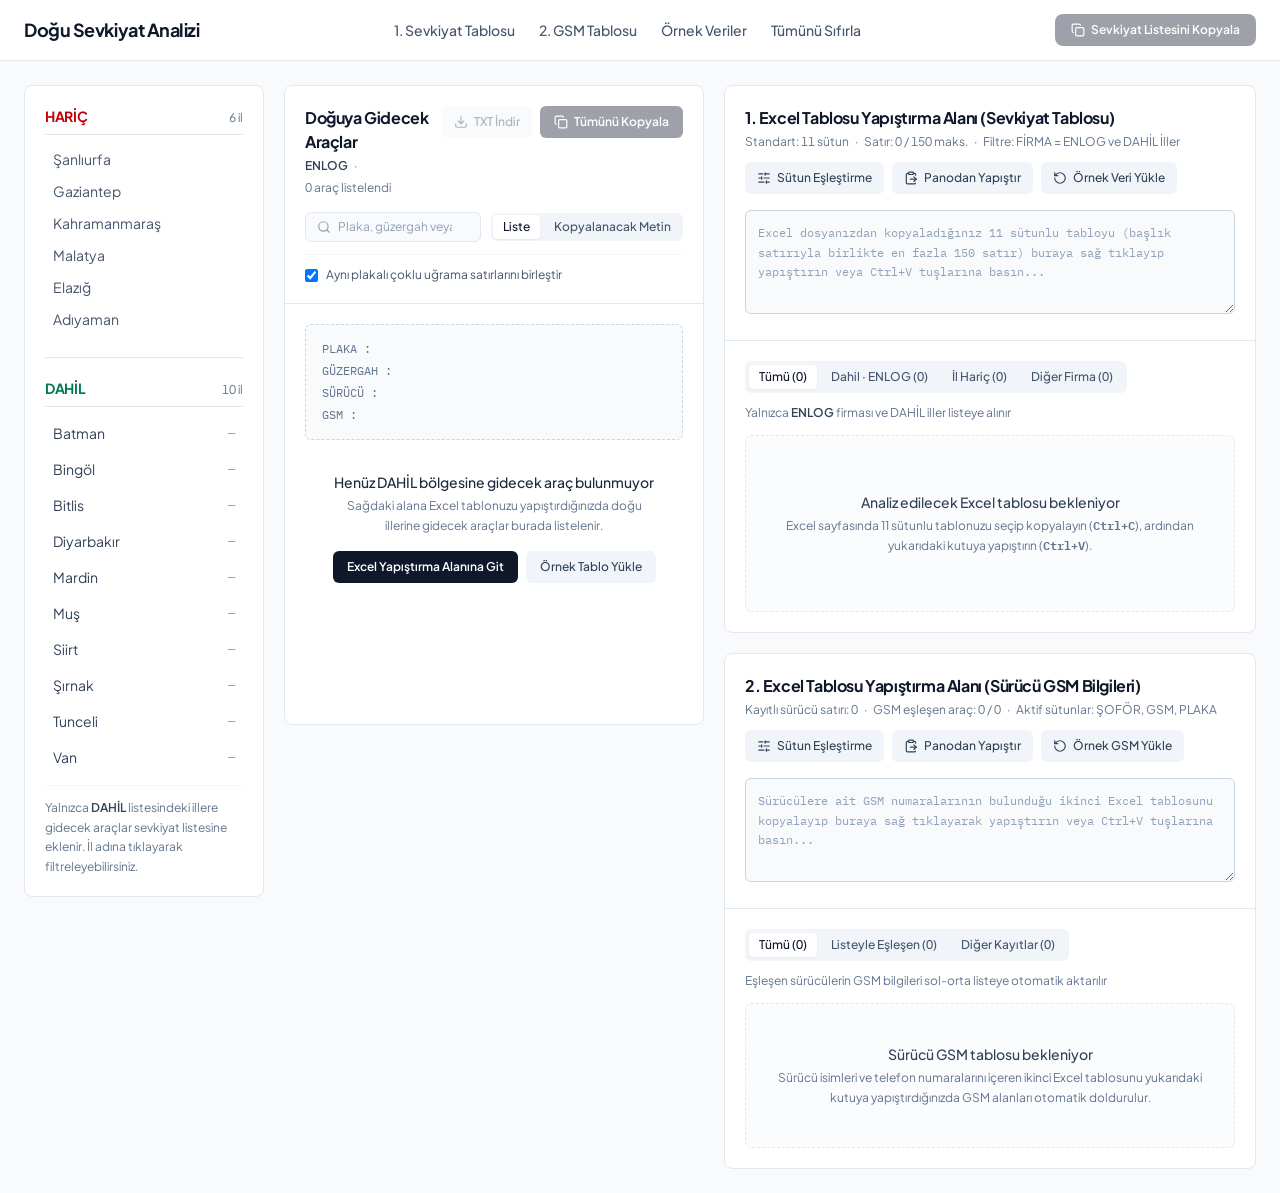
==== docs/index.html @ 3a9ead7f "feat: initialize Doğu Sevkiyat Araç Analizi app Setup project infrastructure with Vite, React, TypeS" ====
<!doctype html>
<html lang="tr">
  <head>
    <meta charset="UTF-8" />
    <meta name="viewport" content="width=device-width, initial-scale=1.0" />
    <title>Doğu Sevkiyat Araç Analizi</title>
    <meta name="description" content="Excel sevkiyat tablolarından DAHİL ve HARİÇ il listelerine göre doğu güzergahına gidecek araçları otomatik ayrıştıran ve formatlayan web uygulaması." />
    <meta property="og:title" content="Doğu Sevkiyat Araç Analizi" />
    <meta property="og:description" content="Excel sevkiyat tablolarından DAHİL ve HARİÇ il listelerine göre doğu güzergahına gidecek araçları otomatik ayrıştıran ve formatlayan web uygulaması." />
    <meta property="og:type" content="website" />
    <meta name="twitter:card" content="summary_large_image" />
    <link rel="preconnect" href="https://fonts.googleapis.com" />
    <link rel="preconnect" href="https://fonts.gstatic.com" crossorigin />
    <link href="https://fonts.googleapis.com/css2?family=IBM+Plex+Mono:wght@400;500;600&family=Plus+Jakarta+Sans:wght@400;500;600;700&display=swap" rel="stylesheet" />
    <script type="module" crossorigin src="./assets/index-DzWI5XVX.js"></script>
    <link rel="stylesheet" crossorigin href="./assets/index-Gn0RmYVX.css">
  </head>
  <body class="bg-slate-50 text-slate-900 antialiased selection:bg-sky-100 selection:text-sky-900">
    <div id="root"></div>
  </body>
</html>
---- docs/assets/index-Gn0RmYVX.css ----
/*! tailwindcss v4.3.3 | MIT License | https://tailwindcss.com */
@layer properties{@supports (((-webkit-hyphens:none)) and (not (margin-trim:inline))) or ((-moz-orient:inline) and (not (color:rgb(from red r g b)))){*,:before,:after,::backdrop{--tw-translate-x:0;--tw-translate-y:0;--tw-translate-z:0;--tw-space-y-reverse:0;--tw-divide-y-reverse:0;--tw-border-style:solid;--tw-leading:initial;--tw-font-weight:initial;--tw-tracking:initial;--tw-ordinal:initial;--tw-slashed-zero:initial;--tw-numeric-figure:initial;--tw-numeric-spacing:initial;--tw-numeric-fraction:initial;--tw-shadow:0 0 #0000;--tw-shadow-color:initial;--tw-shadow-alpha:100%;--tw-inset-shadow:0 0 #0000;--tw-inset-shadow-color:initial;--tw-inset-shadow-alpha:100%;--tw-ring-color:initial;--tw-ring-shadow:0 0 #0000;--tw-inset-ring-color:initial;--tw-inset-ring-shadow:0 0 #0000;--tw-ring-inset:initial;--tw-ring-offset-width:0px;--tw-ring-offset-color:#fff;--tw-ring-offset-shadow:0 0 #0000;--tw-duration:initial}}}@layer theme{:root,:host{--font-sans:"Plus Jakarta Sans", -apple-system, BlinkMacSystemFont, sans-serif;--font-mono:"IBM Plex Mono", ui-monospace, SFMono-Regular, monospace;--color-red-50:oklch(97.1% .013 17.38);--color-red-100:oklch(93.6% .032 17.717);--color-red-600:oklch(57.7% .245 27.325);--color-red-700:oklch(50.5% .213 27.518);--color-red-800:oklch(44.4% .177 26.899);--color-amber-50:oklch(98.7% .022 95.277);--color-amber-200:oklch(92.4% .12 95.746);--color-amber-800:oklch(47.3% .137 46.201);--color-emerald-50:oklch(97.9% .021 166.113);--color-emerald-400:oklch(76.5% .177 163.223);--color-emerald-600:oklch(59.6% .145 163.225);--color-emerald-700:oklch(50.8% .118 165.612);--color-emerald-800:oklch(43.2% .095 166.913);--color-sky-50:oklch(97.7% .013 236.62);--color-sky-100:oklch(95.1% .026 236.824);--color-sky-200:oklch(90.1% .058 230.902);--color-sky-600:oklch(58.8% .158 241.966);--color-sky-700:oklch(50% .134 242.749);--color-sky-900:oklch(39.1% .09 240.876);--color-slate-50:oklch(98.4% .003 247.858);--color-slate-100:oklch(96.8% .007 247.896);--color-slate-200:oklch(92.9% .013 255.508);--color-slate-300:oklch(86.9% .022 252.894);--color-slate-400:oklch(70.4% .04 256.788);--color-slate-500:oklch(55.4% .046 257.417);--color-slate-600:oklch(44.6% .043 257.281);--color-slate-700:oklch(37.2% .044 257.287);--color-slate-800:oklch(27.9% .041 260.031);--color-slate-900:oklch(20.8% .042 265.755);--color-white:#fff;--spacing:.25rem;--container-xs:20rem;--container-md:28rem;--text-xs:.75rem;--text-xs--line-height:calc(1 / .75);--text-sm:.875rem;--text-sm--line-height:calc(1.25 / .875);--text-base:1rem;--text-base--line-height:calc(1.5 / 1);--text-lg:1.125rem;--text-lg--line-height:calc(1.75 / 1.125);--font-weight-normal:400;--font-weight-medium:500;--font-weight-semibold:600;--font-weight-bold:700;--tracking-tight:-.025em;--leading-snug:1.375;--leading-relaxed:1.625;--radius-xs:.125rem;--radius-md:.375rem;--radius-lg:.5rem;--default-transition-duration:.15s;--default-transition-timing-function:cubic-bezier(.4, 0, .2, 1);--default-font-family:var(--font-sans);--default-mono-font-family:var(--font-mono)}}@layer base{*,:after,:before,::backdrop{box-sizing:border-box;border:0 solid;margin:0;padding:0}::file-selector-button{box-sizing:border-box;border:0 solid;margin:0;padding:0}html,:host{-webkit-text-size-adjust:100%;tab-size:4;line-height:1.5;font-family:var(--default-font-family,-apple-system, BlinkMacSystemFont, "Segoe UI", Roboto, "Helvetica Neue", "Noto Sans", Arial, sans-serif, "Apple Color Emoji", "Segoe UI Emoji", "Segoe UI Symbol", "Noto Color Emoji");font-feature-settings:var(--default-font-feature-settings,normal);font-variation-settings:var(--default-font-variation-settings,normal);-webkit-tap-highlight-color:transparent}hr{height:0;color:inherit;border-top-width:1px}abbr:where([title]){-webkit-text-decoration:underline dotted;text-decoration:underline dotted}h1,h2,h3,h4,h5,h6{font-size:inherit;font-weight:inherit}a{color:inherit;-webkit-text-decoration:inherit;-webkit-text-decoration:inherit;-webkit-text-decoration:inherit;-webkit-text-decoration:inherit;text-decoration:inherit}b,strong{font-weight:bolder}code,kbd,samp,pre{font-family:var(--default-mono-font-family,ui-monospace, SFMono-Regular, Menlo, Monaco, Consolas, "Liberation Mono", "Courier New", monospace);font-feature-settings:var(--default-mono-font-feature-settings,normal);font-variation-settings:var(--default-mono-font-variation-settings,normal);font-size:1em}small{font-size:80%}sub,sup{vertical-align:baseline;font-size:75%;line-height:0;position:relative}sub{bottom:-.25em}sup{top:-.5em}table{text-indent:0;border-color:inherit;border-collapse:collapse}:-moz-focusring:where(:not(iframe)){outline:auto}progress{vertical-align:baseline}summary{display:list-item}ol,ul,menu{list-style:none}img,svg,video,canvas,audio,iframe,embed,object{vertical-align:middle;display:block}img,video{max-width:100%;height:auto}button,input,select,optgroup,textarea{font:inherit;font-feature-settings:inherit;font-variation-settings:inherit;letter-spacing:inherit;color:inherit;opacity:1;background-color:#0000;border-radius:0}::file-selector-button{font:inherit;font-feature-settings:inherit;font-variation-settings:inherit;letter-spacing:inherit;color:inherit;opacity:1;background-color:#0000;border-radius:0}:where(select:is([multiple],[size])) optgroup{font-weight:bolder}:where(select:is([multiple],[size])) optgroup option{padding-inline-start:20px}::file-selector-button{margin-inline-end:4px}::placeholder{opacity:1}@supports (not ((-webkit-appearance:-apple-pay-button))) or (contain-intrinsic-size:1px){::placeholder{color:currentColor}@supports (color:color-mix(in lab, red, red)){::placeholder{color:color-mix(in oklab, currentcolor 50%, transparent)}}}textarea{resize:vertical}::-webkit-search-decoration{-webkit-appearance:none}::-webkit-date-and-time-value{min-height:1lh;text-align:inherit}::-webkit-datetime-edit{display:inline-flex}::-webkit-datetime-edit-fields-wrapper{padding:0}::-webkit-datetime-edit{padding-block:0}::-webkit-datetime-edit-year-field{padding-block:0}::-webkit-datetime-edit-month-field{padding-block:0}::-webkit-datetime-edit-day-field{padding-block:0}::-webkit-datetime-edit-hour-field{padding-block:0}::-webkit-datetime-edit-minute-field{padding-block:0}::-webkit-datetime-edit-second-field{padding-block:0}::-webkit-datetime-edit-millisecond-field{padding-block:0}::-webkit-datetime-edit-meridiem-field{padding-block:0}::-webkit-calendar-picker-indicator{line-height:1}:-moz-ui-invalid{box-shadow:none}button,input:where([type=button],[type=reset],[type=submit]){appearance:button}::file-selector-button{appearance:button}::-webkit-inner-spin-button{height:auto}::-webkit-outer-spin-button{height:auto}[hidden]:where(:not([hidden=until-found])){display:none!important}body{font-family:var(--font-sans);font-feature-settings:"cv02", "cv03", "cv04", "cv11"}}@layer components;@layer utilities{.pointer-events-none{pointer-events:none}.sr-only{clip-path:inset(50%);white-space:nowrap;border-width:0;width:1px;height:1px;margin:-1px;padding:0;position:absolute;overflow:hidden}.absolute{position:absolute}.relative{position:relative}.sticky{position:sticky}.top-0{top:0}.top-1\/2{top:50%}.right-2{right:calc(var(--spacing) * 2)}.left-3{left:calc(var(--spacing) * 3)}.z-10{z-index:10}.z-20{z-index:20}.mx-auto{margin-inline:auto}.mt-1{margin-top:var(--spacing)}.mt-2\.5{margin-top:calc(var(--spacing) * 2.5)}.mt-3{margin-top:calc(var(--spacing) * 3)}.mt-3\.5{margin-top:calc(var(--spacing) * 3.5)}.mt-4{margin-top:calc(var(--spacing) * 4)}.mt-6{margin-top:calc(var(--spacing) * 6)}.mb-1{margin-bottom:var(--spacing)}.mb-1\.5{margin-bottom:calc(var(--spacing) * 1.5)}.mb-2\.5{margin-bottom:calc(var(--spacing) * 2.5)}.mb-3\.5{margin-bottom:calc(var(--spacing) * 3.5)}.ml-0\.5{margin-left:calc(var(--spacing) * .5)}.block{display:block}.flex{display:flex}.grid{display:grid}.hidden{display:none}.inline-flex{display:inline-flex}.h-3{height:calc(var(--spacing) * 3)}.h-3\.5{height:calc(var(--spacing) * 3.5)}.h-full{height:100%}.max-h-\[300px\]{max-height:300px}.max-h-\[calc\(100vh-270px\)\]{max-height:calc(100vh - 270px)}.max-h-\[calc\(100vh-410px\)\]{max-height:calc(100vh - 410px)}.min-h-\[300px\]{min-height:300px}.min-h-\[380px\]{min-height:380px}.min-h-\[420px\]{min-height:420px}.min-h-screen{min-height:100vh}.w-3{width:calc(var(--spacing) * 3)}.w-3\.5{width:calc(var(--spacing) * 3.5)}.w-24{width:calc(var(--spacing) * 24)}.w-full{width:100%}.max-w-\[220px\]{max-width:220px}.max-w-\[1680px\]{max-width:1680px}.max-w-md{max-width:var(--container-md)}.max-w-xs{max-width:var(--container-xs)}.min-w-0{min-width:0}.flex-1{flex:1}.shrink-0{flex-shrink:0}.border-collapse{border-collapse:collapse}.-translate-y-1\/2{--tw-translate-y:calc(calc(1 / 2 * 100%) * -1);translate:var(--tw-translate-x) var(--tw-translate-y)}.cursor-pointer{cursor:pointer}.resize-y{resize:vertical}.grid-cols-1{grid-template-columns:repeat(1,minmax(0,1fr))}.flex-col{flex-direction:column}.flex-wrap{flex-wrap:wrap}.items-baseline{align-items:baseline}.items-center{align-items:center}.items-start{align-items:flex-start}.items-stretch{align-items:stretch}.justify-between{justify-content:space-between}.justify-center{justify-content:center}.gap-1{gap:var(--spacing)}.gap-1\.5{gap:calc(var(--spacing) * 1.5)}.gap-2{gap:calc(var(--spacing) * 2)}.gap-2\.5{gap:calc(var(--spacing) * 2.5)}.gap-3{gap:calc(var(--spacing) * 3)}.gap-5{gap:calc(var(--spacing) * 5)}.gap-6{gap:calc(var(--spacing) * 6)}.gap-8{gap:calc(var(--spacing) * 8)}:where(.space-y-1>:not(:last-child)){--tw-space-y-reverse:0;margin-block-start:calc(var(--spacing) * var(--tw-space-y-reverse));margin-block-end:calc(var(--spacing) * calc(1 - var(--tw-space-y-reverse)))}:where(.space-y-1\.5>:not(:last-child)){--tw-space-y-reverse:0;margin-block-start:calc(calc(var(--spacing) * 1.5) * var(--tw-space-y-reverse));margin-block-end:calc(calc(var(--spacing) * 1.5) * calc(1 - var(--tw-space-y-reverse)))}:where(.space-y-4>:not(:last-child)){--tw-space-y-reverse:0;margin-block-start:calc(calc(var(--spacing) * 4) * var(--tw-space-y-reverse));margin-block-end:calc(calc(var(--spacing) * 4) * calc(1 - var(--tw-space-y-reverse)))}:where(.divide-y>:not(:last-child)){--tw-divide-y-reverse:0;border-bottom-style:var(--tw-border-style);border-top-style:var(--tw-border-style);border-top-width:calc(1px * var(--tw-divide-y-reverse));border-bottom-width:calc(1px * calc(1 - var(--tw-divide-y-reverse)))}:where(.divide-slate-200>:not(:last-child)){border-color:var(--color-slate-200)}.truncate{text-overflow:ellipsis;white-space:nowrap;overflow:hidden}.overflow-x-auto{overflow-x:auto}.overflow-y-auto{overflow-y:auto}.rounded{border-radius:.25rem}.rounded-lg{border-radius:var(--radius-lg)}.rounded-md{border-radius:var(--radius-md)}.rounded-xs{border-radius:var(--radius-xs)}.border{border-style:var(--tw-border-style);border-width:1px}.border-t{border-top-style:var(--tw-border-style);border-top-width:1px}.border-r{border-right-style:var(--tw-border-style);border-right-width:1px}.border-b{border-bottom-style:var(--tw-border-style);border-bottom-width:1px}.border-dashed{--tw-border-style:dashed;border-style:dashed}.border-amber-200{border-color:var(--color-amber-200)}.border-sky-200{border-color:var(--color-sky-200)}.border-slate-100{border-color:var(--color-slate-100)}.border-slate-200{border-color:var(--color-slate-200)}.border-slate-300{border-color:var(--color-slate-300)}.border-transparent{border-color:#0000}.bg-amber-50{background-color:var(--color-amber-50)}.bg-emerald-50\/20{background-color:#ecfdf533}@supports (color:color-mix(in lab, red, red)){.bg-emerald-50\/20{background-color:color-mix(in oklab, var(--color-emerald-50) 20%, transparent)}}.bg-emerald-50\/25{background-color:#ecfdf540}@supports (color:color-mix(in lab, red, red)){.bg-emerald-50\/25{background-color:color-mix(in oklab, var(--color-emerald-50) 25%, transparent)}}.bg-red-50{background-color:var(--color-red-50)}.bg-sky-50{background-color:var(--color-sky-50)}.bg-sky-50\/80{background-color:#f0f9ffcc}@supports (color:color-mix(in lab, red, red)){.bg-sky-50\/80{background-color:color-mix(in oklab, var(--color-sky-50) 80%, transparent)}}.bg-slate-50{background-color:var(--color-slate-50)}.bg-slate-50\/60{background-color:#f8fafc99}@supports (color:color-mix(in lab, red, red)){.bg-slate-50\/60{background-color:color-mix(in oklab, var(--color-slate-50) 60%, transparent)}}.bg-slate-100{background-color:var(--color-slate-100)}.bg-slate-900{background-color:var(--color-slate-900)}.bg-transparent{background-color:#0000}.bg-white{background-color:var(--color-white)}.p-0\.5{padding:calc(var(--spacing) * .5)}.p-1{padding:var(--spacing)}.p-3{padding:calc(var(--spacing) * 3)}.p-3\.5{padding:calc(var(--spacing) * 3.5)}.p-4{padding:calc(var(--spacing) * 4)}.p-5{padding:calc(var(--spacing) * 5)}.px-1{padding-inline:var(--spacing)}.px-1\.5{padding-inline:calc(var(--spacing) * 1.5)}.px-2{padding-inline:calc(var(--spacing) * 2)}.px-2\.5{padding-inline:calc(var(--spacing) * 2.5)}.px-3{padding-inline:calc(var(--spacing) * 3)}.px-3\.5{padding-inline:calc(var(--spacing) * 3.5)}.px-4{padding-inline:calc(var(--spacing) * 4)}.px-6{padding-inline:calc(var(--spacing) * 6)}.py-0\.5{padding-block:calc(var(--spacing) * .5)}.py-1{padding-block:var(--spacing)}.py-1\.5{padding-block:calc(var(--spacing) * 1.5)}.py-2{padding-block:calc(var(--spacing) * 2)}.py-2\.5{padding-block:calc(var(--spacing) * 2.5)}.py-3\.5{padding-block:calc(var(--spacing) * 3.5)}.py-4{padding-block:calc(var(--spacing) * 4)}.py-6{padding-block:calc(var(--spacing) * 6)}.py-10{padding-block:calc(var(--spacing) * 10)}.py-14{padding-block:calc(var(--spacing) * 14)}.pt-3{padding-top:calc(var(--spacing) * 3)}.pt-4{padding-top:calc(var(--spacing) * 4)}.pt-5{padding-top:calc(var(--spacing) * 5)}.pr-7{padding-right:calc(var(--spacing) * 7)}.pb-2{padding-bottom:calc(var(--spacing) * 2)}.pb-4{padding-bottom:calc(var(--spacing) * 4)}.pl-8{padding-left:calc(var(--spacing) * 8)}.text-center{text-align:center}.text-left{text-align:left}.font-mono{font-family:var(--font-mono)}.text-base{font-size:var(--text-base);line-height:var(--tw-leading,var(--text-base--line-height))}.text-sm{font-size:var(--text-sm);line-height:var(--tw-leading,var(--text-sm--line-height))}.text-xs{font-size:var(--text-xs);line-height:var(--tw-leading,var(--text-xs--line-height))}.text-\[10px\]{font-size:10px}.text-\[13px\]{font-size:13px}.leading-relaxed{--tw-leading:var(--leading-relaxed);line-height:var(--leading-relaxed)}.leading-snug{--tw-leading:var(--leading-snug);line-height:var(--leading-snug)}.font-bold{--tw-font-weight:var(--font-weight-bold);font-weight:var(--font-weight-bold)}.font-medium{--tw-font-weight:var(--font-weight-medium);font-weight:var(--font-weight-medium)}.font-normal{--tw-font-weight:var(--font-weight-normal);font-weight:var(--font-weight-normal)}.font-semibold{--tw-font-weight:var(--font-weight-semibold);font-weight:var(--font-weight-semibold)}.tracking-tight{--tw-tracking:var(--tracking-tight);letter-spacing:var(--tracking-tight)}.whitespace-nowrap{white-space:nowrap}.text-amber-800{color:var(--color-amber-800)}.text-emerald-400{color:var(--color-emerald-400)}.text-emerald-600{color:var(--color-emerald-600)}.text-emerald-700{color:var(--color-emerald-700)}.text-emerald-800{color:var(--color-emerald-800)}.text-red-600{color:var(--color-red-600)}.text-red-700{color:var(--color-red-700)}.text-red-800{color:var(--color-red-800)}.text-sky-700{color:var(--color-sky-700)}.text-sky-900{color:var(--color-sky-900)}.text-slate-200{color:var(--color-slate-200)}.text-slate-400{color:var(--color-slate-400)}.text-slate-500{color:var(--color-slate-500)}.text-slate-600{color:var(--color-slate-600)}.text-slate-700{color:var(--color-slate-700)}.text-slate-800{color:var(--color-slate-800)}.text-slate-900{color:var(--color-slate-900)}.text-white{color:var(--color-white)}.uppercase{text-transform:uppercase}.tabular-nums{--tw-numeric-spacing:tabular-nums;font-variant-numeric:var(--tw-ordinal,) var(--tw-slashed-zero,) var(--tw-numeric-figure,) var(--tw-numeric-spacing,) var(--tw-numeric-fraction,)}.underline{text-decoration-line:underline}.underline-offset-4{text-underline-offset:4px}.antialiased{-webkit-font-smoothing:antialiased;-moz-osx-font-smoothing:grayscale}.opacity-60{opacity:.6}.shadow-xs{--tw-shadow:0 1px 2px 0 var(--tw-shadow-color,#0000000d);box-shadow:var(--tw-inset-shadow), var(--tw-inset-ring-shadow), var(--tw-ring-offset-shadow), var(--tw-ring-shadow), var(--tw-shadow)}.transition-colors{transition-property:color,background-color,border-color,outline-color,text-decoration-color,fill,stroke,--tw-gradient-from,--tw-gradient-via,--tw-gradient-to;transition-timing-function:var(--tw-ease,var(--default-transition-timing-function));transition-duration:var(--tw-duration,var(--default-transition-duration))}.duration-150{--tw-duration:.15s;transition-duration:.15s}.select-none{-webkit-user-select:none;user-select:none}.selection\:bg-sky-100 ::selection{background-color:var(--color-sky-100)}.selection\:bg-sky-100::selection{background-color:var(--color-sky-100)}.selection\:text-sky-900 ::selection{color:var(--color-sky-900)}.selection\:text-sky-900::selection{color:var(--color-sky-900)}.placeholder\:font-sans::placeholder{font-family:var(--font-sans)}.placeholder\:text-xs::placeholder{font-size:var(--text-xs);line-height:var(--tw-leading,var(--text-xs--line-height))}.placeholder\:text-slate-400::placeholder{color:var(--color-slate-400)}.last\:border-r-0:last-child{border-right-style:var(--tw-border-style);border-right-width:0}@media (hover:hover){.hover\:border-slate-300:hover{border-color:var(--color-slate-300)}.hover\:bg-red-100:hover{background-color:var(--color-red-100)}.hover\:bg-slate-50:hover{background-color:var(--color-slate-50)}.hover\:bg-slate-100:hover{background-color:var(--color-slate-100)}.hover\:bg-slate-200:hover{background-color:var(--color-slate-200)}.hover\:bg-slate-800:hover{background-color:var(--color-slate-800)}.hover\:text-sky-900:hover{color:var(--color-sky-900)}.hover\:text-slate-700:hover{color:var(--color-slate-700)}.hover\:text-slate-900:hover{color:var(--color-slate-900)}.hover\:underline:hover{text-decoration-line:underline}}.focus\:border-sky-600:focus{border-color:var(--color-sky-600)}.focus\:bg-slate-50:focus{background-color:var(--color-slate-50)}.focus\:bg-white:focus{background-color:var(--color-white)}.focus\:ring-sky-600:focus{--tw-ring-color:var(--color-sky-600)}.focus\:outline-none:focus{--tw-outline-style:none;outline-style:none}.focus-visible\:ring-2:focus-visible{--tw-ring-shadow:var(--tw-ring-inset,) 0 0 0 calc(2px + var(--tw-ring-offset-width)) var(--tw-ring-color,currentcolor);box-shadow:var(--tw-inset-shadow), var(--tw-inset-ring-shadow), var(--tw-ring-offset-shadow), var(--tw-ring-shadow), var(--tw-shadow)}.focus-visible\:ring-red-600:focus-visible{--tw-ring-color:var(--color-red-600)}.focus-visible\:ring-sky-600:focus-visible{--tw-ring-color:var(--color-sky-600)}.focus-visible\:outline-none:focus-visible{--tw-outline-style:none;outline-style:none}.disabled\:pointer-events-none:disabled{pointer-events:none}.disabled\:opacity-40:disabled{opacity:.4}@media (width>=40rem){.sm\:grid-cols-2{grid-template-columns:repeat(2,minmax(0,1fr))}.sm\:grid-cols-3{grid-template-columns:repeat(3,minmax(0,1fr))}.sm\:flex-row{flex-direction:row}.sm\:items-center{align-items:center}.sm\:px-6{padding-inline:calc(var(--spacing) * 6)}.sm\:text-lg{font-size:var(--text-lg);line-height:var(--tw-leading,var(--text-lg--line-height))}}@media (width>=48rem){.md\:flex{display:flex}}@media (width>=64rem){.lg\:sticky{position:sticky}.lg\:top-20{top:calc(var(--spacing) * 20)}.lg\:grid-cols-\[220px_380px_minmax\(0\,1fr\)\]{grid-template-columns:220px 380px minmax(0,1fr)}.lg\:self-start{align-self:flex-start}}@media (width>=80rem){.xl\:grid-cols-5{grid-template-columns:repeat(5,minmax(0,1fr))}.xl\:grid-cols-\[240px_420px_minmax\(0\,1fr\)\]{grid-template-columns:240px 420px minmax(0,1fr)}}}@property --tw-translate-x{syntax:"*";inherits:false;initial-value:0}@property --tw-translate-y{syntax:"*";inherits:false;initial-value:0}@property --tw-translate-z{syntax:"*";inherits:false;initial-value:0}@property --tw-space-y-reverse{syntax:"*";inherits:false;initial-value:0}@property --tw-divide-y-reverse{syntax:"*";inherits:false;initial-value:0}@property --tw-border-style{syntax:"*";inherits:false;initial-value:solid}@property --tw-leading{syntax:"*";inherits:false}@property --tw-font-weight{syntax:"*";inherits:false}@property --tw-tracking{syntax:"*";inherits:false}@property --tw-ordinal{syntax:"*";inherits:false}@property --tw-slashed-zero{syntax:"*";inherits:false}@property --tw-numeric-figure{syntax:"*";inherits:false}@property --tw-numeric-spacing{syntax:"*";inherits:false}@property --tw-numeric-fraction{syntax:"*";inherits:false}@property --tw-shadow{syntax:"*";inherits:false;initial-value:0 0 #0000}@property --tw-shadow-color{syntax:"*";inherits:false}@property --tw-shadow-alpha{syntax:"<percentage>";inherits:false;initial-value:100%}@property --tw-inset-shadow{syntax:"*";inherits:false;initial-value:0 0 #0000}@property --tw-inset-shadow-color{syntax:"*";inherits:false}@property --tw-inset-shadow-alpha{syntax:"<percentage>";inherits:false;initial-value:100%}@property --tw-ring-color{syntax:"*";inherits:false}@property --tw-ring-shadow{syntax:"*";inherits:false;initial-value:0 0 #0000}@property --tw-inset-ring-color{syntax:"*";inherits:false}@property --tw-inset-ring-shadow{syntax:"*";inherits:false;initial-value:0 0 #0000}@property --tw-ring-inset{syntax:"*";inherits:false}@property --tw-ring-offset-width{syntax:"<length>";inherits:false;initial-value:0}@property --tw-ring-offset-color{syntax:"*";inherits:false;initial-value:#fff}@property --tw-ring-offset-shadow{syntax:"*";inherits:false;initial-value:0 0 #0000}@property --tw-duration{syntax:"*";inherits:false}
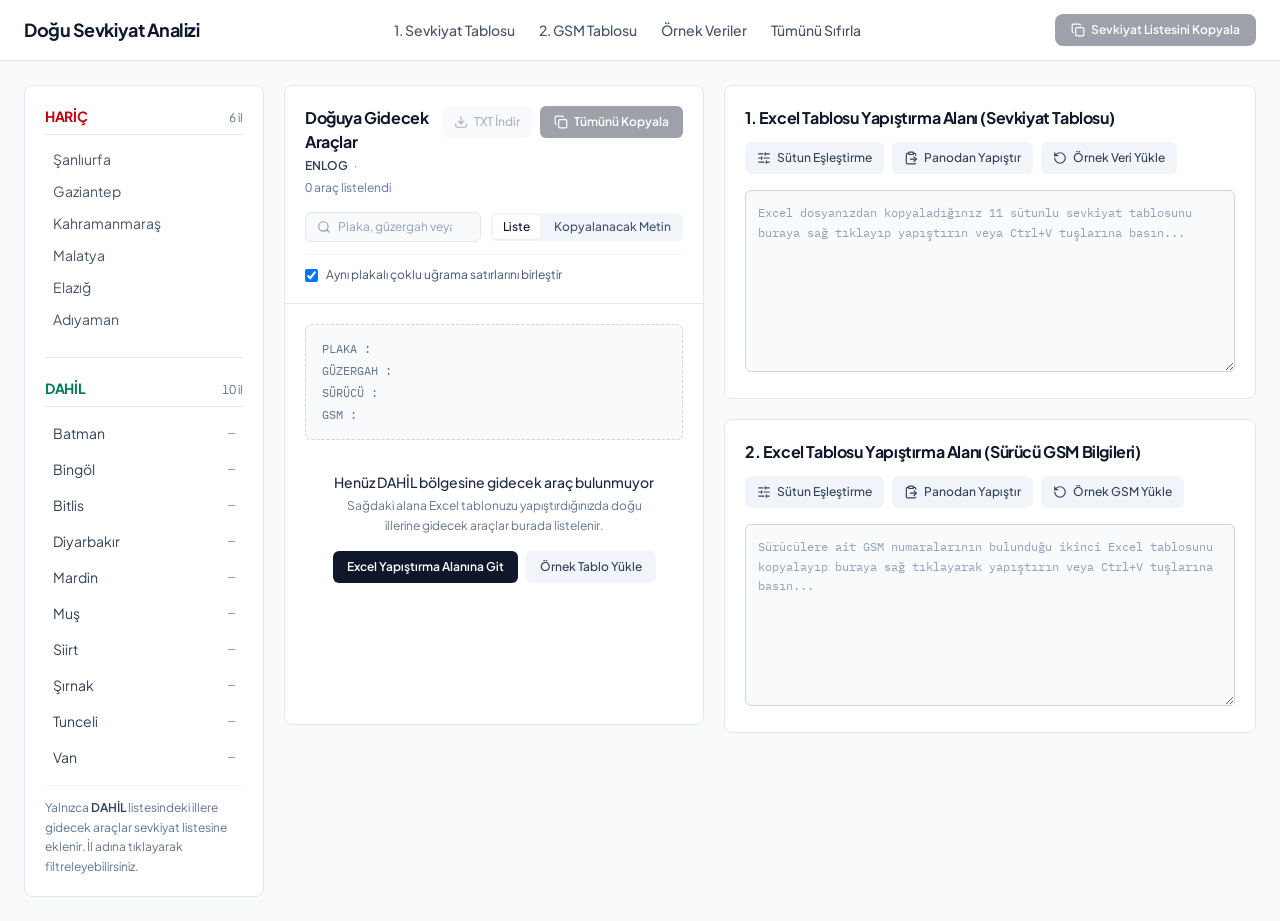
==== commit cec40754: "refactor: remove unused row filtering logic Clean up Excel and GSM paste panels by removing unnecess" ====
--- a/docs/index.html
+++ b/docs/index.html
@@ -12,8 +12,8 @@
     <link rel="preconnect" href="https://fonts.googleapis.com" />
     <link rel="preconnect" href="https://fonts.gstatic.com" crossorigin />
     <link href="https://fonts.googleapis.com/css2?family=IBM+Plex+Mono:wght@400;500;600&family=Plus+Jakarta+Sans:wght@400;500;600;700&display=swap" rel="stylesheet" />
-    <script type="module" crossorigin src="./assets/index-DzWI5XVX.js"></script>
-    <link rel="stylesheet" crossorigin href="./assets/index-Gn0RmYVX.css">
+    <script type="module" crossorigin src="./assets/index-Dy9aMgM6.js"></script>
+    <link rel="stylesheet" crossorigin href="./assets/index-BbIdiXE_.css">
   </head>
   <body class="bg-slate-50 text-slate-900 antialiased selection:bg-sky-100 selection:text-sky-900">
     <div id="root"></div>
--- a/docs/assets/index-BbIdiXE_.css
+++ b/docs/assets/index-BbIdiXE_.css
@@ -0,0 +1,2 @@
+/*! tailwindcss v4.3.3 | MIT License | https://tailwindcss.com */
+@layer properties{@supports (((-webkit-hyphens:none)) and (not (margin-trim:inline))) or ((-moz-orient:inline) and (not (color:rgb(from red r g b)))){*,:before,:after,::backdrop{--tw-translate-x:0;--tw-translate-y:0;--tw-translate-z:0;--tw-rotate-x:initial;--tw-rotate-y:initial;--tw-rotate-z:initial;--tw-skew-x:initial;--tw-skew-y:initial;--tw-space-y-reverse:0;--tw-divide-y-reverse:0;--tw-border-style:solid;--tw-leading:initial;--tw-font-weight:initial;--tw-tracking:initial;--tw-ordinal:initial;--tw-slashed-zero:initial;--tw-numeric-figure:initial;--tw-numeric-spacing:initial;--tw-numeric-fraction:initial;--tw-shadow:0 0 #0000;--tw-shadow-color:initial;--tw-shadow-alpha:100%;--tw-inset-shadow:0 0 #0000;--tw-inset-shadow-color:initial;--tw-inset-shadow-alpha:100%;--tw-ring-color:initial;--tw-ring-shadow:0 0 #0000;--tw-inset-ring-color:initial;--tw-inset-ring-shadow:0 0 #0000;--tw-ring-inset:initial;--tw-ring-offset-width:0px;--tw-ring-offset-color:#fff;--tw-ring-offset-shadow:0 0 #0000;--tw-blur:initial;--tw-brightness:initial;--tw-contrast:initial;--tw-grayscale:initial;--tw-hue-rotate:initial;--tw-invert:initial;--tw-opacity:initial;--tw-saturate:initial;--tw-sepia:initial;--tw-drop-shadow:initial;--tw-drop-shadow-color:initial;--tw-drop-shadow-alpha:100%;--tw-drop-shadow-size:initial;--tw-duration:initial}}}@layer theme{:root,:host{--font-sans:"Plus Jakarta Sans", -apple-system, BlinkMacSystemFont, sans-serif;--font-mono:"IBM Plex Mono", ui-monospace, SFMono-Regular, monospace;--color-red-50:oklch(97.1% .013 17.38);--color-red-100:oklch(93.6% .032 17.717);--color-red-600:oklch(57.7% .245 27.325);--color-red-700:oklch(50.5% .213 27.518);--color-red-800:oklch(44.4% .177 26.899);--color-amber-50:oklch(98.7% .022 95.277);--color-amber-200:oklch(92.4% .12 95.746);--color-amber-800:oklch(47.3% .137 46.201);--color-emerald-50:oklch(97.9% .021 166.113);--color-emerald-400:oklch(76.5% .177 163.223);--color-emerald-600:oklch(59.6% .145 163.225);--color-emerald-700:oklch(50.8% .118 165.612);--color-emerald-800:oklch(43.2% .095 166.913);--color-sky-50:oklch(97.7% .013 236.62);--color-sky-100:oklch(95.1% .026 236.824);--color-sky-200:oklch(90.1% .058 230.902);--color-sky-600:oklch(58.8% .158 241.966);--color-sky-700:oklch(50% .134 242.749);--color-sky-900:oklch(39.1% .09 240.876);--color-slate-50:oklch(98.4% .003 247.858);--color-slate-100:oklch(96.8% .007 247.896);--color-slate-200:oklch(92.9% .013 255.508);--color-slate-300:oklch(86.9% .022 252.894);--color-slate-400:oklch(70.4% .04 256.788);--color-slate-500:oklch(55.4% .046 257.417);--color-slate-600:oklch(44.6% .043 257.281);--color-slate-700:oklch(37.2% .044 257.287);--color-slate-800:oklch(27.9% .041 260.031);--color-slate-900:oklch(20.8% .042 265.755);--color-white:#fff;--spacing:.25rem;--container-xs:20rem;--container-md:28rem;--text-xs:.75rem;--text-xs--line-height:calc(1 / .75);--text-sm:.875rem;--text-sm--line-height:calc(1.25 / .875);--text-base:1rem;--text-base--line-height:calc(1.5 / 1);--text-lg:1.125rem;--text-lg--line-height:calc(1.75 / 1.125);--font-weight-normal:400;--font-weight-medium:500;--font-weight-semibold:600;--font-weight-bold:700;--tracking-tight:-.025em;--leading-snug:1.375;--leading-relaxed:1.625;--radius-xs:.125rem;--radius-md:.375rem;--radius-lg:.5rem;--default-transition-duration:.15s;--default-transition-timing-function:cubic-bezier(.4, 0, .2, 1);--default-font-family:var(--font-sans);--default-mono-font-family:var(--font-mono)}}@layer base{*,:after,:before,::backdrop{box-sizing:border-box;border:0 solid;margin:0;padding:0}::file-selector-button{box-sizing:border-box;border:0 solid;margin:0;padding:0}html,:host{-webkit-text-size-adjust:100%;tab-size:4;line-height:1.5;font-family:var(--default-font-family,-apple-system, BlinkMacSystemFont, "Segoe UI", Roboto, "Helvetica Neue", "Noto Sans", Arial, sans-serif, "Apple Color Emoji", "Segoe UI Emoji", "Segoe UI Symbol", "Noto Color Emoji");font-feature-settings:var(--default-font-feature-settings,normal);font-variation-settings:var(--default-font-variation-settings,normal);-webkit-tap-highlight-color:transparent}hr{height:0;color:inherit;border-top-width:1px}abbr:where([title]){-webkit-text-decoration:underline dotted;text-decoration:underline dotted}h1,h2,h3,h4,h5,h6{font-size:inherit;font-weight:inherit}a{color:inherit;-webkit-text-decoration:inherit;-webkit-text-decoration:inherit;-webkit-text-decoration:inherit;-webkit-text-decoration:inherit;text-decoration:inherit}b,strong{font-weight:bolder}code,kbd,samp,pre{font-family:var(--default-mono-font-family,ui-monospace, SFMono-Regular, Menlo, Monaco, Consolas, "Liberation Mono", "Courier New", monospace);font-feature-settings:var(--default-mono-font-feature-settings,normal);font-variation-settings:var(--default-mono-font-variation-settings,normal);font-size:1em}small{font-size:80%}sub,sup{vertical-align:baseline;font-size:75%;line-height:0;position:relative}sub{bottom:-.25em}sup{top:-.5em}table{text-indent:0;border-color:inherit;border-collapse:collapse}:-moz-focusring:where(:not(iframe)){outline:auto}progress{vertical-align:baseline}summary{display:list-item}ol,ul,menu{list-style:none}img,svg,video,canvas,audio,iframe,embed,object{vertical-align:middle;display:block}img,video{max-width:100%;height:auto}button,input,select,optgroup,textarea{font:inherit;font-feature-settings:inherit;font-variation-settings:inherit;letter-spacing:inherit;color:inherit;opacity:1;background-color:#0000;border-radius:0}::file-selector-button{font:inherit;font-feature-settings:inherit;font-variation-settings:inherit;letter-spacing:inherit;color:inherit;opacity:1;background-color:#0000;border-radius:0}:where(select:is([multiple],[size])) optgroup{font-weight:bolder}:where(select:is([multiple],[size])) optgroup option{padding-inline-start:20px}::file-selector-button{margin-inline-end:4px}::placeholder{opacity:1}@supports (not ((-webkit-appearance:-apple-pay-button))) or (contain-intrinsic-size:1px){::placeholder{color:currentColor}@supports (color:color-mix(in lab, red, red)){::placeholder{color:color-mix(in oklab, currentcolor 50%, transparent)}}}textarea{resize:vertical}::-webkit-search-decoration{-webkit-appearance:none}::-webkit-date-and-time-value{min-height:1lh;text-align:inherit}::-webkit-datetime-edit{display:inline-flex}::-webkit-datetime-edit-fields-wrapper{padding:0}::-webkit-datetime-edit{padding-block:0}::-webkit-datetime-edit-year-field{padding-block:0}::-webkit-datetime-edit-month-field{padding-block:0}::-webkit-datetime-edit-day-field{padding-block:0}::-webkit-datetime-edit-hour-field{padding-block:0}::-webkit-datetime-edit-minute-field{padding-block:0}::-webkit-datetime-edit-second-field{padding-block:0}::-webkit-datetime-edit-millisecond-field{padding-block:0}::-webkit-datetime-edit-meridiem-field{padding-block:0}::-webkit-calendar-picker-indicator{line-height:1}:-moz-ui-invalid{box-shadow:none}button,input:where([type=button],[type=reset],[type=submit]){appearance:button}::file-selector-button{appearance:button}::-webkit-inner-spin-button{height:auto}::-webkit-outer-spin-button{height:auto}[hidden]:where(:not([hidden=until-found])){display:none!important}body{font-family:var(--font-sans);font-feature-settings:"cv02", "cv03", "cv04", "cv11"}}@layer components;@layer utilities{.pointer-events-none{pointer-events:none}.visible{visibility:visible}.sr-only{clip-path:inset(50%);white-space:nowrap;border-width:0;width:1px;height:1px;margin:-1px;padding:0;position:absolute;overflow:hidden}.absolute{position:absolute}.fixed{position:fixed}.relative{position:relative}.static{position:static}.sticky{position:sticky}.top-0{top:0}.top-1\/2{top:50%}.right-2{right:calc(var(--spacing) * 2)}.left-3{left:calc(var(--spacing) * 3)}.z-10{z-index:10}.z-20{z-index:20}.container{width:100%}@media (width>=40rem){.container{max-width:40rem}}@media (width>=48rem){.container{max-width:48rem}}@media (width>=64rem){.container{max-width:64rem}}@media (width>=80rem){.container{max-width:80rem}}@media (width>=96rem){.container{max-width:96rem}}.mx-auto{margin-inline:auto}.mt-1{margin-top:var(--spacing)}.mt-2\.5{margin-top:calc(var(--spacing) * 2.5)}.mt-3{margin-top:calc(var(--spacing) * 3)}.mt-3\.5{margin-top:calc(var(--spacing) * 3.5)}.mt-4{margin-top:calc(var(--spacing) * 4)}.mt-6{margin-top:calc(var(--spacing) * 6)}.mb-1{margin-bottom:var(--spacing)}.mb-1\.5{margin-bottom:calc(var(--spacing) * 1.5)}.mb-2\.5{margin-bottom:calc(var(--spacing) * 2.5)}.mb-3\.5{margin-bottom:calc(var(--spacing) * 3.5)}.ml-0\.5{margin-left:calc(var(--spacing) * .5)}.block{display:block}.flex{display:flex}.grid{display:grid}.hidden{display:none}.inline{display:inline}.inline-block{display:inline-block}.inline-flex{display:inline-flex}.table{display:table}.h-3{height:calc(var(--spacing) * 3)}.h-3\.5{height:calc(var(--spacing) * 3.5)}.h-full{height:100%}.max-h-\[300px\]{max-height:300px}.max-h-\[calc\(100vh-270px\)\]{max-height:calc(100vh - 270px)}.max-h-\[calc\(100vh-410px\)\]{max-height:calc(100vh - 410px)}.min-h-\[300px\]{min-height:300px}.min-h-\[380px\]{min-height:380px}.min-h-\[420px\]{min-height:420px}.min-h-screen{min-height:100vh}.w-3{width:calc(var(--spacing) * 3)}.w-3\.5{width:calc(var(--spacing) * 3.5)}.w-24{width:calc(var(--spacing) * 24)}.w-full{width:100%}.max-w-\[220px\]{max-width:220px}.max-w-\[1680px\]{max-width:1680px}.max-w-md{max-width:var(--container-md)}.max-w-xs{max-width:var(--container-xs)}.min-w-0{min-width:0}.flex-1{flex:1}.shrink-0{flex-shrink:0}.border-collapse{border-collapse:collapse}.-translate-y-1\/2{--tw-translate-y:calc(calc(1 / 2 * 100%) * -1);translate:var(--tw-translate-x) var(--tw-translate-y)}.transform{transform:var(--tw-rotate-x,) var(--tw-rotate-y,) var(--tw-rotate-z,) var(--tw-skew-x,) var(--tw-skew-y,)}.cursor-pointer{cursor:pointer}.resize{resize:both}.resize-y{resize:vertical}.grid-cols-1{grid-template-columns:repeat(1,minmax(0,1fr))}.flex-col{flex-direction:column}.flex-wrap{flex-wrap:wrap}.items-baseline{align-items:baseline}.items-center{align-items:center}.items-start{align-items:flex-start}.items-stretch{align-items:stretch}.justify-between{justify-content:space-between}.justify-center{justify-content:center}.gap-1{gap:var(--spacing)}.gap-1\.5{gap:calc(var(--spacing) * 1.5)}.gap-2{gap:calc(var(--spacing) * 2)}.gap-2\.5{gap:calc(var(--spacing) * 2.5)}.gap-3{gap:calc(var(--spacing) * 3)}.gap-5{gap:calc(var(--spacing) * 5)}.gap-6{gap:calc(var(--spacing) * 6)}.gap-8{gap:calc(var(--spacing) * 8)}:where(.space-y-1>:not(:last-child)){--tw-space-y-reverse:0;margin-block-start:calc(var(--spacing) * var(--tw-space-y-reverse));margin-block-end:calc(var(--spacing) * calc(1 - var(--tw-space-y-reverse)))}:where(.space-y-1\.5>:not(:last-child)){--tw-space-y-reverse:0;margin-block-start:calc(calc(var(--spacing) * 1.5) * var(--tw-space-y-reverse));margin-block-end:calc(calc(var(--spacing) * 1.5) * calc(1 - var(--tw-space-y-reverse)))}:where(.space-y-4>:not(:last-child)){--tw-space-y-reverse:0;margin-block-start:calc(calc(var(--spacing) * 4) * var(--tw-space-y-reverse));margin-block-end:calc(calc(var(--spacing) * 4) * calc(1 - var(--tw-space-y-reverse)))}:where(.divide-y>:not(:last-child)){--tw-divide-y-reverse:0;border-bottom-style:var(--tw-border-style);border-top-style:var(--tw-border-style);border-top-width:calc(1px * var(--tw-divide-y-reverse));border-bottom-width:calc(1px * calc(1 - var(--tw-divide-y-reverse)))}:where(.divide-slate-200>:not(:last-child)){border-color:var(--color-slate-200)}.truncate{text-overflow:ellipsis;white-space:nowrap;overflow:hidden}.overflow-x-auto{overflow-x:auto}.overflow-y-auto{overflow-y:auto}.rounded{border-radius:.25rem}.rounded-lg{border-radius:var(--radius-lg)}.rounded-md{border-radius:var(--radius-md)}.rounded-xs{border-radius:var(--radius-xs)}.border{border-style:var(--tw-border-style);border-width:1px}.border-t{border-top-style:var(--tw-border-style);border-top-width:1px}.border-r{border-right-style:var(--tw-border-style);border-right-width:1px}.border-b{border-bottom-style:var(--tw-border-style);border-bottom-width:1px}.border-dashed{--tw-border-style:dashed;border-style:dashed}.border-amber-200{border-color:var(--color-amber-200)}.border-sky-200{border-color:var(--color-sky-200)}.border-slate-100{border-color:var(--color-slate-100)}.border-slate-200{border-color:var(--color-slate-200)}.border-slate-300{border-color:var(--color-slate-300)}.border-transparent{border-color:#0000}.bg-amber-50{background-color:var(--color-amber-50)}.bg-emerald-50\/20{background-color:#ecfdf533}@supports (color:color-mix(in lab, red, red)){.bg-emerald-50\/20{background-color:color-mix(in oklab, var(--color-emerald-50) 20%, transparent)}}.bg-emerald-50\/25{background-color:#ecfdf540}@supports (color:color-mix(in lab, red, red)){.bg-emerald-50\/25{background-color:color-mix(in oklab, var(--color-emerald-50) 25%, transparent)}}.bg-red-50{background-color:var(--color-red-50)}.bg-sky-50{background-color:var(--color-sky-50)}.bg-sky-50\/80{background-color:#f0f9ffcc}@supports (color:color-mix(in lab, red, red)){.bg-sky-50\/80{background-color:color-mix(in oklab, var(--color-sky-50) 80%, transparent)}}.bg-slate-50{background-color:var(--color-slate-50)}.bg-slate-50\/60{background-color:#f8fafc99}@supports (color:color-mix(in lab, red, red)){.bg-slate-50\/60{background-color:color-mix(in oklab, var(--color-slate-50) 60%, transparent)}}.bg-slate-100{background-color:var(--color-slate-100)}.bg-slate-900{background-color:var(--color-slate-900)}.bg-transparent{background-color:#0000}.bg-white{background-color:var(--color-white)}.p-0\.5{padding:calc(var(--spacing) * .5)}.p-1{padding:var(--spacing)}.p-3{padding:calc(var(--spacing) * 3)}.p-3\.5{padding:calc(var(--spacing) * 3.5)}.p-4{padding:calc(var(--spacing) * 4)}.p-5{padding:calc(var(--spacing) * 5)}.px-1{padding-inline:var(--spacing)}.px-1\.5{padding-inline:calc(var(--spacing) * 1.5)}.px-2{padding-inline:calc(var(--spacing) * 2)}.px-2\.5{padding-inline:calc(var(--spacing) * 2.5)}.px-3{padding-inline:calc(var(--spacing) * 3)}.px-3\.5{padding-inline:calc(var(--spacing) * 3.5)}.px-4{padding-inline:calc(var(--spacing) * 4)}.px-6{padding-inline:calc(var(--spacing) * 6)}.py-0\.5{padding-block:calc(var(--spacing) * .5)}.py-1{padding-block:var(--spacing)}.py-1\.5{padding-block:calc(var(--spacing) * 1.5)}.py-2{padding-block:calc(var(--spacing) * 2)}.py-2\.5{padding-block:calc(var(--spacing) * 2.5)}.py-3\.5{padding-block:calc(var(--spacing) * 3.5)}.py-4{padding-block:calc(var(--spacing) * 4)}.py-6{padding-block:calc(var(--spacing) * 6)}.py-10{padding-block:calc(var(--spacing) * 10)}.py-14{padding-block:calc(var(--spacing) * 14)}.pt-3{padding-top:calc(var(--spacing) * 3)}.pt-4{padding-top:calc(var(--spacing) * 4)}.pt-5{padding-top:calc(var(--spacing) * 5)}.pr-7{padding-right:calc(var(--spacing) * 7)}.pb-2{padding-bottom:calc(var(--spacing) * 2)}.pb-4{padding-bottom:calc(var(--spacing) * 4)}.pl-8{padding-left:calc(var(--spacing) * 8)}.text-center{text-align:center}.text-left{text-align:left}.font-mono{font-family:var(--font-mono)}.text-base{font-size:var(--text-base);line-height:var(--tw-leading,var(--text-base--line-height))}.text-sm{font-size:var(--text-sm);line-height:var(--tw-leading,var(--text-sm--line-height))}.text-xs{font-size:var(--text-xs);line-height:var(--tw-leading,var(--text-xs--line-height))}.text-\[10px\]{font-size:10px}.text-\[13px\]{font-size:13px}.leading-relaxed{--tw-leading:var(--leading-relaxed);line-height:var(--leading-relaxed)}.leading-snug{--tw-leading:var(--leading-snug);line-height:var(--leading-snug)}.font-bold{--tw-font-weight:var(--font-weight-bold);font-weight:var(--font-weight-bold)}.font-medium{--tw-font-weight:var(--font-weight-medium);font-weight:var(--font-weight-medium)}.font-normal{--tw-font-weight:var(--font-weight-normal);font-weight:var(--font-weight-normal)}.font-semibold{--tw-font-weight:var(--font-weight-semibold);font-weight:var(--font-weight-semibold)}.tracking-tight{--tw-tracking:var(--tracking-tight);letter-spacing:var(--tracking-tight)}.whitespace-nowrap{white-space:nowrap}.text-amber-800{color:var(--color-amber-800)}.text-emerald-400{color:var(--color-emerald-400)}.text-emerald-600{color:var(--color-emerald-600)}.text-emerald-700{color:var(--color-emerald-700)}.text-emerald-800{color:var(--color-emerald-800)}.text-red-600{color:var(--color-red-600)}.text-red-700{color:var(--color-red-700)}.text-red-800{color:var(--color-red-800)}.text-sky-700{color:var(--color-sky-700)}.text-sky-900{color:var(--color-sky-900)}.text-slate-200{color:var(--color-slate-200)}.text-slate-400{color:var(--color-slate-400)}.text-slate-500{color:var(--color-slate-500)}.text-slate-600{color:var(--color-slate-600)}.text-slate-700{color:var(--color-slate-700)}.text-slate-800{color:var(--color-slate-800)}.text-slate-900{color:var(--color-slate-900)}.text-white{color:var(--color-white)}.lowercase{text-transform:lowercase}.uppercase{text-transform:uppercase}.tabular-nums{--tw-numeric-spacing:tabular-nums;font-variant-numeric:var(--tw-ordinal,) var(--tw-slashed-zero,) var(--tw-numeric-figure,) var(--tw-numeric-spacing,) var(--tw-numeric-fraction,)}.underline{text-decoration-line:underline}.underline-offset-4{text-underline-offset:4px}.antialiased{-webkit-font-smoothing:antialiased;-moz-osx-font-smoothing:grayscale}.opacity-60{opacity:.6}.shadow-xs{--tw-shadow:0 1px 2px 0 var(--tw-shadow-color,#0000000d);box-shadow:var(--tw-inset-shadow), var(--tw-inset-ring-shadow), var(--tw-ring-offset-shadow), var(--tw-ring-shadow), var(--tw-shadow)}.blur{--tw-blur:blur(8px);filter:var(--tw-blur,) var(--tw-brightness,) var(--tw-contrast,) var(--tw-grayscale,) var(--tw-hue-rotate,) var(--tw-invert,) var(--tw-saturate,) var(--tw-sepia,) var(--tw-drop-shadow,)}.filter{filter:var(--tw-blur,) var(--tw-brightness,) var(--tw-contrast,) var(--tw-grayscale,) var(--tw-hue-rotate,) var(--tw-invert,) var(--tw-saturate,) var(--tw-sepia,) var(--tw-drop-shadow,)}.filter\!{filter:var(--tw-blur,) var(--tw-brightness,) var(--tw-contrast,) var(--tw-grayscale,) var(--tw-hue-rotate,) var(--tw-invert,) var(--tw-saturate,) var(--tw-sepia,) var(--tw-drop-shadow,)!important}.transition{transition-property:color,background-color,border-color,outline-color,text-decoration-color,fill,stroke,--tw-gradient-from,--tw-gradient-via,--tw-gradient-to,opacity,box-shadow,transform,translate,scale,rotate,filter,-webkit-backdrop-filter,backdrop-filter,display,content-visibility,overlay,pointer-events;transition-timing-function:var(--tw-ease,var(--default-transition-timing-function));transition-duration:var(--tw-duration,var(--default-transition-duration))}.transition-colors{transition-property:color,background-color,border-color,outline-color,text-decoration-color,fill,stroke,--tw-gradient-from,--tw-gradient-via,--tw-gradient-to;transition-timing-function:var(--tw-ease,var(--default-transition-timing-function));transition-duration:var(--tw-duration,var(--default-transition-duration))}.duration-150{--tw-duration:.15s;transition-duration:.15s}.select-none{-webkit-user-select:none;user-select:none}.selection\:bg-sky-100 ::selection{background-color:var(--color-sky-100)}.selection\:bg-sky-100::selection{background-color:var(--color-sky-100)}.selection\:text-sky-900 ::selection{color:var(--color-sky-900)}.selection\:text-sky-900::selection{color:var(--color-sky-900)}.placeholder\:font-sans::placeholder{font-family:var(--font-sans)}.placeholder\:text-xs::placeholder{font-size:var(--text-xs);line-height:var(--tw-leading,var(--text-xs--line-height))}.placeholder\:text-slate-400::placeholder{color:var(--color-slate-400)}.last\:border-r-0:last-child{border-right-style:var(--tw-border-style);border-right-width:0}@media (hover:hover){.hover\:border-slate-300:hover{border-color:var(--color-slate-300)}.hover\:bg-red-100:hover{background-color:var(--color-red-100)}.hover\:bg-slate-50:hover{background-color:var(--color-slate-50)}.hover\:bg-slate-100:hover{background-color:var(--color-slate-100)}.hover\:bg-slate-200:hover{background-color:var(--color-slate-200)}.hover\:bg-slate-800:hover{background-color:var(--color-slate-800)}.hover\:text-sky-900:hover{color:var(--color-sky-900)}.hover\:text-slate-700:hover{color:var(--color-slate-700)}.hover\:text-slate-900:hover{color:var(--color-slate-900)}.hover\:underline:hover{text-decoration-line:underline}}.focus\:border-sky-600:focus{border-color:var(--color-sky-600)}.focus\:bg-slate-50:focus{background-color:var(--color-slate-50)}.focus\:bg-white:focus{background-color:var(--color-white)}.focus\:ring-sky-600:focus{--tw-ring-color:var(--color-sky-600)}.focus\:outline-none:focus{--tw-outline-style:none;outline-style:none}.focus-visible\:ring-2:focus-visible{--tw-ring-shadow:var(--tw-ring-inset,) 0 0 0 calc(2px + var(--tw-ring-offset-width)) var(--tw-ring-color,currentcolor);box-shadow:var(--tw-inset-shadow), var(--tw-inset-ring-shadow), var(--tw-ring-offset-shadow), var(--tw-ring-shadow), var(--tw-shadow)}.focus-visible\:ring-red-600:focus-visible{--tw-ring-color:var(--color-red-600)}.focus-visible\:ring-sky-600:focus-visible{--tw-ring-color:var(--color-sky-600)}.focus-visible\:outline-none:focus-visible{--tw-outline-style:none;outline-style:none}.disabled\:pointer-events-none:disabled{pointer-events:none}.disabled\:opacity-40:disabled{opacity:.4}@media (width>=40rem){.sm\:grid-cols-2{grid-template-columns:repeat(2,minmax(0,1fr))}.sm\:grid-cols-3{grid-template-columns:repeat(3,minmax(0,1fr))}.sm\:flex-row{flex-direction:row}.sm\:items-center{align-items:center}.sm\:px-6{padding-inline:calc(var(--spacing) * 6)}.sm\:text-lg{font-size:var(--text-lg);line-height:var(--tw-leading,var(--text-lg--line-height))}}@media (width>=48rem){.md\:flex{display:flex}}@media (width>=64rem){.lg\:sticky{position:sticky}.lg\:top-20{top:calc(var(--spacing) * 20)}.lg\:grid-cols-\[220px_380px_minmax\(0\,1fr\)\]{grid-template-columns:220px 380px minmax(0,1fr)}.lg\:self-start{align-self:flex-start}}@media (width>=80rem){.xl\:grid-cols-5{grid-template-columns:repeat(5,minmax(0,1fr))}.xl\:grid-cols-\[240px_420px_minmax\(0\,1fr\)\]{grid-template-columns:240px 420px minmax(0,1fr)}}}@property --tw-translate-x{syntax:"*";inherits:false;initial-value:0}@property --tw-translate-y{syntax:"*";inherits:false;initial-value:0}@property --tw-translate-z{syntax:"*";inherits:false;initial-value:0}@property --tw-rotate-x{syntax:"*";inherits:false}@property --tw-rotate-y{syntax:"*";inherits:false}@property --tw-rotate-z{syntax:"*";inherits:false}@property --tw-skew-x{syntax:"*";inherits:false}@property --tw-skew-y{syntax:"*";inherits:false}@property --tw-space-y-reverse{syntax:"*";inherits:false;initial-value:0}@property --tw-divide-y-reverse{syntax:"*";inherits:false;initial-value:0}@property --tw-border-style{syntax:"*";inherits:false;initial-value:solid}@property --tw-leading{syntax:"*";inherits:false}@property --tw-font-weight{syntax:"*";inherits:false}@property --tw-tracking{syntax:"*";inherits:false}@property --tw-ordinal{syntax:"*";inherits:false}@property --tw-slashed-zero{syntax:"*";inherits:false}@property --tw-numeric-figure{syntax:"*";inherits:false}@property --tw-numeric-spacing{syntax:"*";inherits:false}@property --tw-numeric-fraction{syntax:"*";inherits:false}@property --tw-shadow{syntax:"*";inherits:false;initial-value:0 0 #0000}@property --tw-shadow-color{syntax:"*";inherits:false}@property --tw-shadow-alpha{syntax:"<percentage>";inherits:false;initial-value:100%}@property --tw-inset-shadow{syntax:"*";inherits:false;initial-value:0 0 #0000}@property --tw-inset-shadow-color{syntax:"*";inherits:false}@property --tw-inset-shadow-alpha{syntax:"<percentage>";inherits:false;initial-value:100%}@property --tw-ring-color{syntax:"*";inherits:false}@property --tw-ring-shadow{syntax:"*";inherits:false;initial-value:0 0 #0000}@property --tw-inset-ring-color{syntax:"*";inherits:false}@property --tw-inset-ring-shadow{syntax:"*";inherits:false;initial-value:0 0 #0000}@property --tw-ring-inset{syntax:"*";inherits:false}@property --tw-ring-offset-width{syntax:"<length>";inherits:false;initial-value:0}@property --tw-ring-offset-color{syntax:"*";inherits:false;initial-value:#fff}@property --tw-ring-offset-shadow{syntax:"*";inherits:false;initial-value:0 0 #0000}@property --tw-blur{syntax:"*";inherits:false}@property --tw-brightness{syntax:"*";inherits:false}@property --tw-contrast{syntax:"*";inherits:false}@property --tw-grayscale{syntax:"*";inherits:false}@property --tw-hue-rotate{syntax:"*";inherits:false}@property --tw-invert{syntax:"*";inherits:false}@property --tw-opacity{syntax:"*";inherits:false}@property --tw-saturate{syntax:"*";inherits:false}@property --tw-sepia{syntax:"*";inherits:false}@property --tw-drop-shadow{syntax:"*";inherits:false}@property --tw-drop-shadow-color{syntax:"*";inherits:false}@property --tw-drop-shadow-alpha{syntax:"<percentage>";inherits:false;initial-value:100%}@property --tw-drop-shadow-size{syntax:"*";inherits:false}@property --tw-duration{syntax:"*";inherits:false}
